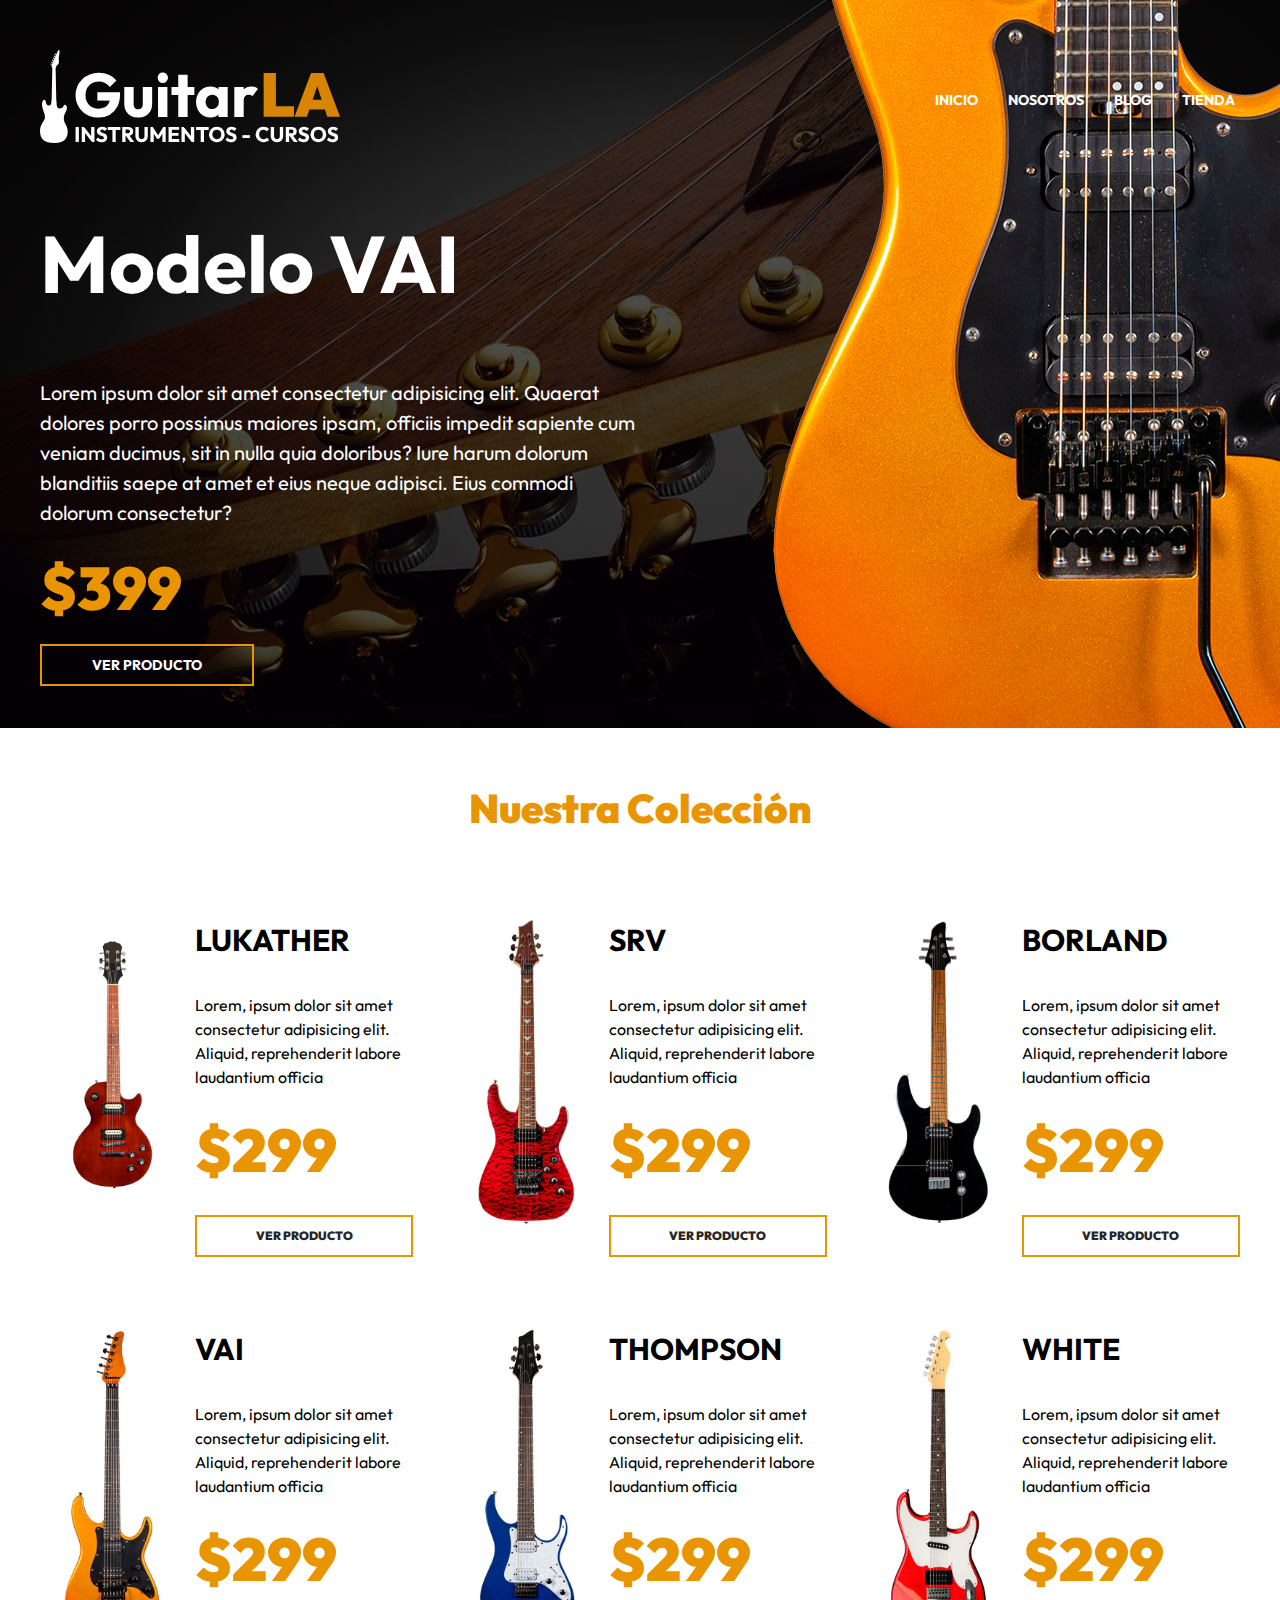
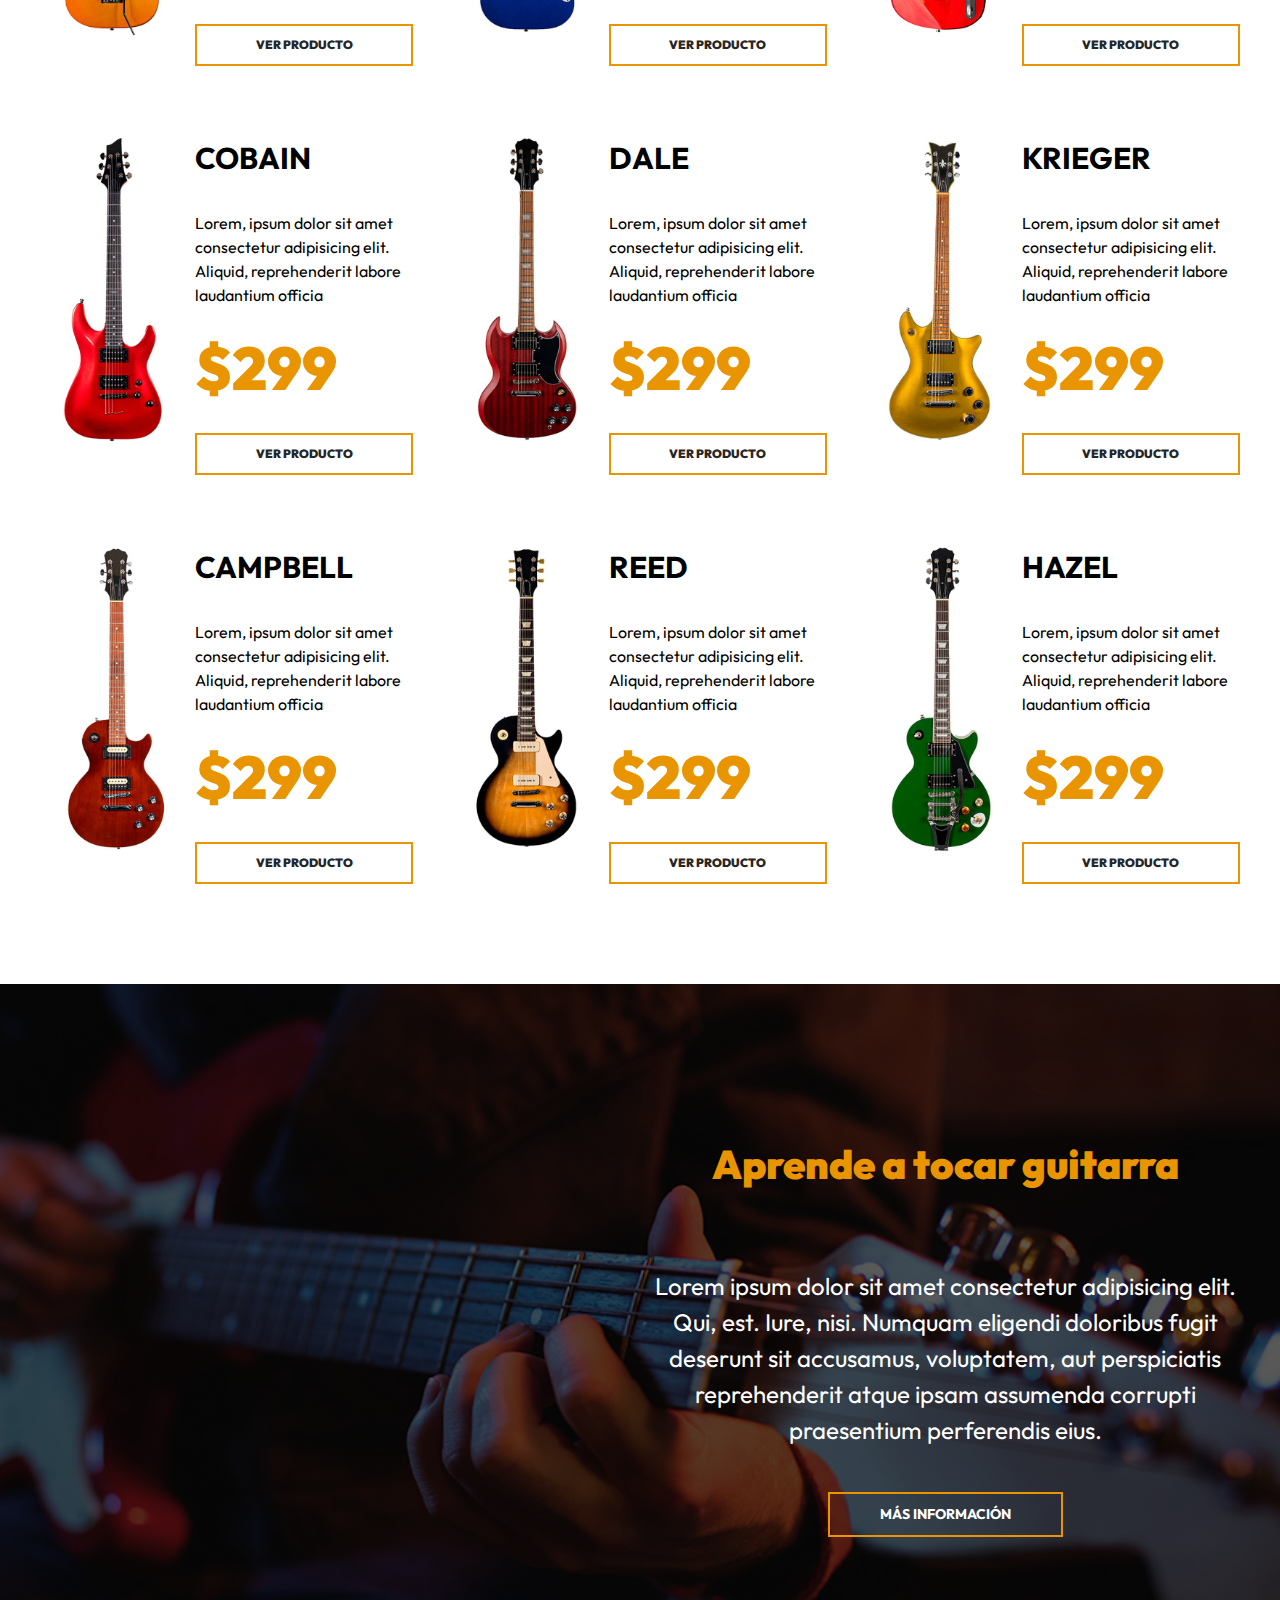
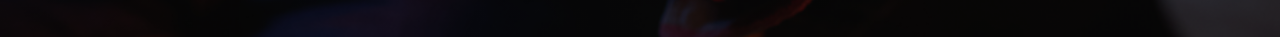
==== index.html @ 6157771e "Header, products and courses ready" ====
<!DOCTYPE html>
<html lang="es">
<head>
    <meta charset="UTF-8">
    <meta http-equiv="X-UA-Compatible" content="IE=edge">
    <meta name="viewport" content="width=device-width, initial-scale=1.0">
    <meta name="theme-color" content="#e99401">
    <title>GuitarLA</title>
    <link rel="stylesheet" href="css/normalize.css">
    <link rel="preconnect" href="https://fonts.googleapis.com">
    <link rel="preconnect" href="https://fonts.gstatic.com" crossorigin>
    <link href="https://fonts.googleapis.com/css2?family=Outfit:wght@400;700;900&display=swap" rel="stylesheet"> 
    <link rel="stylesheet" href="css/app.css">
</head>
<body>

    <!--Header-->
    <header class="header">
        <div class="header__contenedor">
            <div class="header__barra">
                <a href="/">
                    <img class="header__logo" src="img/logo.svg" alt="imagen logo">                
                </a>

                <nav class="navegacion">
                    <a class="navegacion__enlace" href="index.html">Inicio</a>
                    <a class="navegacion__enlace" href="nosotros.html">Nosotros</a>
                    <a class="navegacion__enlace" href="blog.html">Blog</a>
                    <a class="navegacion__enlace" href="tienda.html">Tienda</a>
                </nav>
            </div><!--barra-->

            <div class="modelo">
                <h1 class="modelo__nombre">Modelo VAI</h1>
                <p class="modelo__descripcion">Lorem ipsum dolor sit amet consectetur adipisicing elit. Quaerat dolores porro possimus maiores ipsam, officiis impedit sapiente cum veniam ducimus, sit in nulla quia doloribus? Iure harum dolorum blanditiis saepe at amet et eius neque adipisci. Eius commodi dolorum consectetur?</p>
                <p class="modelo__precio">$399</p>
                <a class="modelo__enlace" href="producto.html">Ver Producto</a>
            </div><!--modelo-->
        </div><!--contenedor-->

        <img class="header__guitarra" src="img/header_guitarra.png" alt="header guitarra">
    </header>

    <!--productos-->
    <main class="productos productos__contenedor">
        <h2 class="productos__heading">Nuestra Colección</h2>

        <div class="productos__grid">
            <div class="producto">
                <img class="producto__imagen" src="img/guitarra_01.jpg" alt="imagen guitarra">

                <div class="producto__contenido">
                    <h3 class="producto__nombre">Lukather</h3>
                    <p class="producto__descripcion">Lorem, ipsum dolor sit amet consectetur adipisicing elit. Aliquid, reprehenderit labore laudantium officia</p>
                    <p class="producto__precio">$299</p>
                    <a href="producto.html" class="producto__enlace">Ver Producto</a>
                </div><!--producto__contenido-->
            </div><!--producto-->

            <div class="producto">
                <img class="producto__imagen" src="img/guitarra_02.jpg" alt="imagen guitarra">

                <div class="producto__contenido">
                    <h3 class="producto__nombre">SRV</h3>
                    <p class="producto__descripcion">Lorem, ipsum dolor sit amet consectetur adipisicing elit. Aliquid, reprehenderit labore laudantium officia</p>
                    <p class="producto__precio">$299</p>
                    <a href="producto.html" class="producto__enlace">Ver Producto</a>
                </div><!--producto__contenido-->
            </div><!--producto-->

            <div class="producto">
                <img class="producto__imagen" src="img/guitarra_03.jpg" alt="imagen guitarra">

                <div class="producto__contenido">
                    <h3 class="producto__nombre">Borland</h3>
                    <p class="producto__descripcion">Lorem, ipsum dolor sit amet consectetur adipisicing elit. Aliquid, reprehenderit labore laudantium officia</p>
                    <p class="producto__precio">$299</p>
                    <a href="producto.html" class="producto__enlace">Ver Producto</a>
                </div><!--producto__contenido-->
            </div><!--producto-->

            <div class="producto">
                <img class="producto__imagen" src="img/guitarra_04.jpg" alt="imagen guitarra">

                <div class="producto__contenido">
                    <h3 class="producto__nombre">VAI</h3>
                    <p class="producto__descripcion">Lorem, ipsum dolor sit amet consectetur adipisicing elit. Aliquid, reprehenderit labore laudantium officia</p>
                    <p class="producto__precio">$299</p>
                    <a href="producto.html" class="producto__enlace">Ver Producto</a>
                </div><!--producto__contenido-->
            </div><!--producto-->

            <div class="producto">
                <img class="producto__imagen" src="img/guitarra_05.jpg" alt="imagen guitarra">

                <div class="producto__contenido">
                    <h3 class="producto__nombre">Thompson</h3>
                    <p class="producto__descripcion">Lorem, ipsum dolor sit amet consectetur adipisicing elit. Aliquid, reprehenderit labore laudantium officia</p>
                    <p class="producto__precio">$299</p>
                    <a href="producto.html" class="producto__enlace">Ver Producto</a>
                </div><!--producto__contenido-->
            </div><!--producto-->

            <div class="producto">
                <img class="producto__imagen" src="img/guitarra_06.jpg" alt="imagen guitarra">

                <div class="producto__contenido">
                    <h3 class="producto__nombre">White</h3>
                    <p class="producto__descripcion">Lorem, ipsum dolor sit amet consectetur adipisicing elit. Aliquid, reprehenderit labore laudantium officia</p>
                    <p class="producto__precio">$299</p>
                    <a href="producto.html" class="producto__enlace">Ver Producto</a>
                </div><!--producto__contenido-->
            </div><!--producto-->

            <div class="producto">
                <img class="producto__imagen" src="img/guitarra_07.jpg" alt="imagen guitarra">

                <div class="producto__contenido">
                    <h3 class="producto__nombre">Cobain</h3>
                    <p class="producto__descripcion">Lorem, ipsum dolor sit amet consectetur adipisicing elit. Aliquid, reprehenderit labore laudantium officia</p>
                    <p class="producto__precio">$299</p>
                    <a href="producto.html" class="producto__enlace">Ver Producto</a>
                </div><!--producto__contenido-->
            </div><!--producto-->

            <div class="producto">
                <img class="producto__imagen" src="img/guitarra_08.jpg" alt="imagen guitarra">

                <div class="producto__contenido">
                    <h3 class="producto__nombre">Dale</h3>
                    <p class="producto__descripcion">Lorem, ipsum dolor sit amet consectetur adipisicing elit. Aliquid, reprehenderit labore laudantium officia</p>
                    <p class="producto__precio">$299</p>
                    <a href="producto.html" class="producto__enlace">Ver Producto</a>
                </div><!--producto__contenido-->
            </div><!--producto-->

            <div class="producto">
                <img class="producto__imagen" src="img/guitarra_09.jpg" alt="imagen guitarra">

                <div class="producto__contenido">
                    <h3 class="producto__nombre">Krieger</h3>
                    <p class="producto__descripcion">Lorem, ipsum dolor sit amet consectetur adipisicing elit. Aliquid, reprehenderit labore laudantium officia</p>
                    <p class="producto__precio">$299</p>
                    <a href="producto.html" class="producto__enlace">Ver Producto</a>
                </div><!--producto__contenido-->
            </div><!--producto-->

            <div class="producto">
                <img class="producto__imagen" src="img/guitarra_10.jpg" alt="imagen guitarra">

                <div class="producto__contenido">
                    <h3 class="producto__nombre">Campbell</h3>
                    <p class="producto__descripcion">Lorem, ipsum dolor sit amet consectetur adipisicing elit. Aliquid, reprehenderit labore laudantium officia</p>
                    <p class="producto__precio">$299</p>
                    <a href="producto.html" class="producto__enlace">Ver Producto</a>
                </div><!--producto__contenido-->
            </div><!--producto-->

            <div class="producto">
                <img class="producto__imagen" src="img/guitarra_11.jpg" alt="imagen guitarra">

                <div class="producto__contenido">
                    <h3 class="producto__nombre">Reed</h3>
                    <p class="producto__descripcion">Lorem, ipsum dolor sit amet consectetur adipisicing elit. Aliquid, reprehenderit labore laudantium officia</p>
                    <p class="producto__precio">$299</p>
                    <a href="producto.html" class="producto__enlace">Ver Producto</a>
                </div><!--producto__contenido-->
            </div><!--producto-->

            <div class="producto">
                <img class="producto__imagen" src="img/guitarra_12.jpg" alt="imagen guitarra">

                <div class="producto__contenido">
                    <h3 class="producto__nombre">Hazel</h3>
                    <p class="producto__descripcion">Lorem, ipsum dolor sit amet consectetur adipisicing elit. Aliquid, reprehenderit labore laudantium officia</p>
                    <p class="producto__precio">$299</p>
                    <a href="producto.html" class="producto__enlace">Ver Producto</a>
                </div><!--producto__contenido-->
            </div><!--producto-->
        </div><!--grid-->
    </main>

    <!--banner-->
    <section class="banner">
        <div class="banner__contenedor banner__grid">
            <div class="banner__contenido">
                <h2 class="banner__heading">Aprende a tocar guitarra</h2>
                <p class="banner__descripcion">Lorem ipsum dolor sit amet consectetur adipisicing elit. Qui, est. Iure, nisi. Numquam eligendi doloribus fugit deserunt sit accusamus, voluptatem, aut perspiciatis reprehenderit atque ipsam assumenda corrupti praesentium perferendis eius.</p>
                <a class="banner__enlace" href="#">Más Información</a>
            </div><!--contenido-->
        </div><!--grid-->
    </section>
</body>
</html>
---- css/app.css ----
:root {
    --primary: #e99401;
    --negro: #262626;
    --blanco: #FFF;
    --fuente-principal: 'Outfit', sans-serif;
}
html {
    font-size: 62.5%;
    box-sizing: border-box;
}
*, *:before, *:after {
    box-sizing: inherit;
}
body {
    font-size: 2rem;
    font-family: var(--fuente-principal);
    line-height: 1.5;
}
img {
    max-width: 100%;
}

[class*="contenedor"] {
    max-width: 120rem;
    margin: 0 auto;
    width: 95%;
}
[class*="heading"] {
    font-size: 4rem;
    text-align: center;
    font-size: 4rem;
    font-weight: 900;
    color: var(--primary);
    margin: 5rem 0;
}

.header {
    background-image: linear-gradient(to right, rgb(0 0 0 / .7), rgb(0 0 0 / .7)), url(../img/header.jpg);
    background-size: cover;
    background-position: 50%;
    padding: 5rem 0;
    position: relative;
}

.header__guitarra {
    display: none;
}
@media (min-width: 992px) { 
    .header__guitarra {
        display: block;
        position: absolute;
        right: 0;
        bottom: 0;

        /* animation-name: mostrarImagen;
        animation-duration: 1s;
        animation-delay: 0s;
        animation-timing-function: ease-in-out;
        animation-iteration-count: 1; */

        animation: 1s ease-in-out 0s 1 mostrarImagen;
    }
}

@keyframes mostrarImagen {
    0% {
        opacity: 0;
        transform: translateX(-10rem);
    }
    50% {
        opacity: 0;
    }
    100% {
        opacity: 1;
        transform: translateX(0rem);
    }
}

.header__barra {
    display: flex;
    flex-direction: column;
    align-items: center;
}
@media (min-width: 768px) { 
    .header__barra {
        flex-direction: row;
        justify-content: space-between;
    }
}

.header__logo {
    width: 30rem;
}

.navegacion {
    display: flex;
    gap: 2rem;
    margin-top: 5rem;
    position: relative;
    z-index: 1;
}
@media (min-width: 768px) { 
    .navegacion {
        margin-top: 0;
    }
}
.navegacion__enlace {
    color: var(--blanco);
    text-decoration: none;
    text-transform: uppercase;
    padding: .5rem;
    font-size: 1.4rem;
    font-weight: 700;
    transition-property: background-color;
    transition-duration: .3s;
}
.navegacion__enlace:hover {
    background-color: var(--primary);
}

.modelo {
    color: var(--blanco);
    margin-top: 5rem;
    text-align: center;
}
@media (min-width: 800px) { 
    .modelo {
        text-align: left;
        width: 50%;
    }
}
.modelo__nombre {
    font-size: 8rem;
}
.modelo__precio {
    font-size: 6rem;
    color: var(--primary);
    font-weight: 900;
    line-height: 0;
}
.modelo__enlace {
    margin-top: 2rem;
    text-decoration: none;
    padding: 1rem 5rem;
    border: 2px solid var(--primary);
    color: var(--blanco);
    text-transform: uppercase;
    font-weight: 700;
    font-size: 1.4rem;
    transition-property: background-color;
    transition-duration: .3s;
}
.modelo__enlace:hover {
    background-color: var(--primary);
}

/*PRODUCTOS*/
.productos__grid{
    display: grid;
    gap: 4rem;
}
@media ( min-width: 768px ) { 
    .productos__grid{
        grid-template-columns: repeat(2,1fr);
    }
}
@media ( min-width: 992px ) { 
    .productos__grid{
        grid-template-columns: repeat(3,1fr);
    }
}
.producto{
    display: grid;
    grid-template-columns: 2fr 3fr;
    column-gap: 1rem;
    align-items: center;
}
.producto__nombre{
    font-size: 3rem;
    text-transform: uppercase;
}
.producto__descripcion{
    font-size: 1.6rem;
}
.producto__precio{
    color: var(--primary);
    font-size: 6rem;
    font-weight: 900;
    margin: 0;
}
.producto__enlace{
    margin-top: 2rem;
    display: block;
    text-decoration: none;
    color: var(--negro);
    padding: 1rem 5rem;
    border: 2px solid var(--primary);
    text-align: center;
    font-size: 1.2rem;
    font-weight: 900;
    text-transform: uppercase;
    transition-property: background-color;
    transition-duration: .3s;
}
.producto__enlace:hover{
    background-color: var(--primary);
    color: var(--blanco);
}

/*BANNER*/
.banner{
    background-image: linear-gradient(to right, rgb(0 0 0 /.65), rgb(0 0 0 / .65)), url(../img/cursos_bg.jpg);
    padding: 10rem 0;
    margin-top: 10rem;
    background-size: cover;
    background-position: 50%;
}
@media ( min-width: 800px ) { 
    .banner__grid{
        display: grid;
        grid-template-columns: repeat(2,1fr);
        column-gap: 2rem;
    }   
}
.banner__contenido{
    display: flex;
    flex-direction: column;
    align-items: center;
}
@media ( min-width: 800px ) { 
    .banner__contenido{
        grid-column: 2 / 3;
    }
}
.banner__descripcion{
    color: var(--blanco);
    text-align: center;
    font-size: 2.4rem;
}
.banner__enlace{
    color: var(--blanco);
    margin-top: 2rem;
    display: inline-block;
    text-decoration: none;
    border: 2px solid var(--primary);
    padding: 1rem 5rem;
    text-transform: uppercase;
    font-size: 1.4rem;
    font-weight: 700;
    transition-property:  background-color;
    transition-duration: .3s;
}
.banner__enlace:hover{
    background-color: var(--primary);
    color: var(--blanco);
}
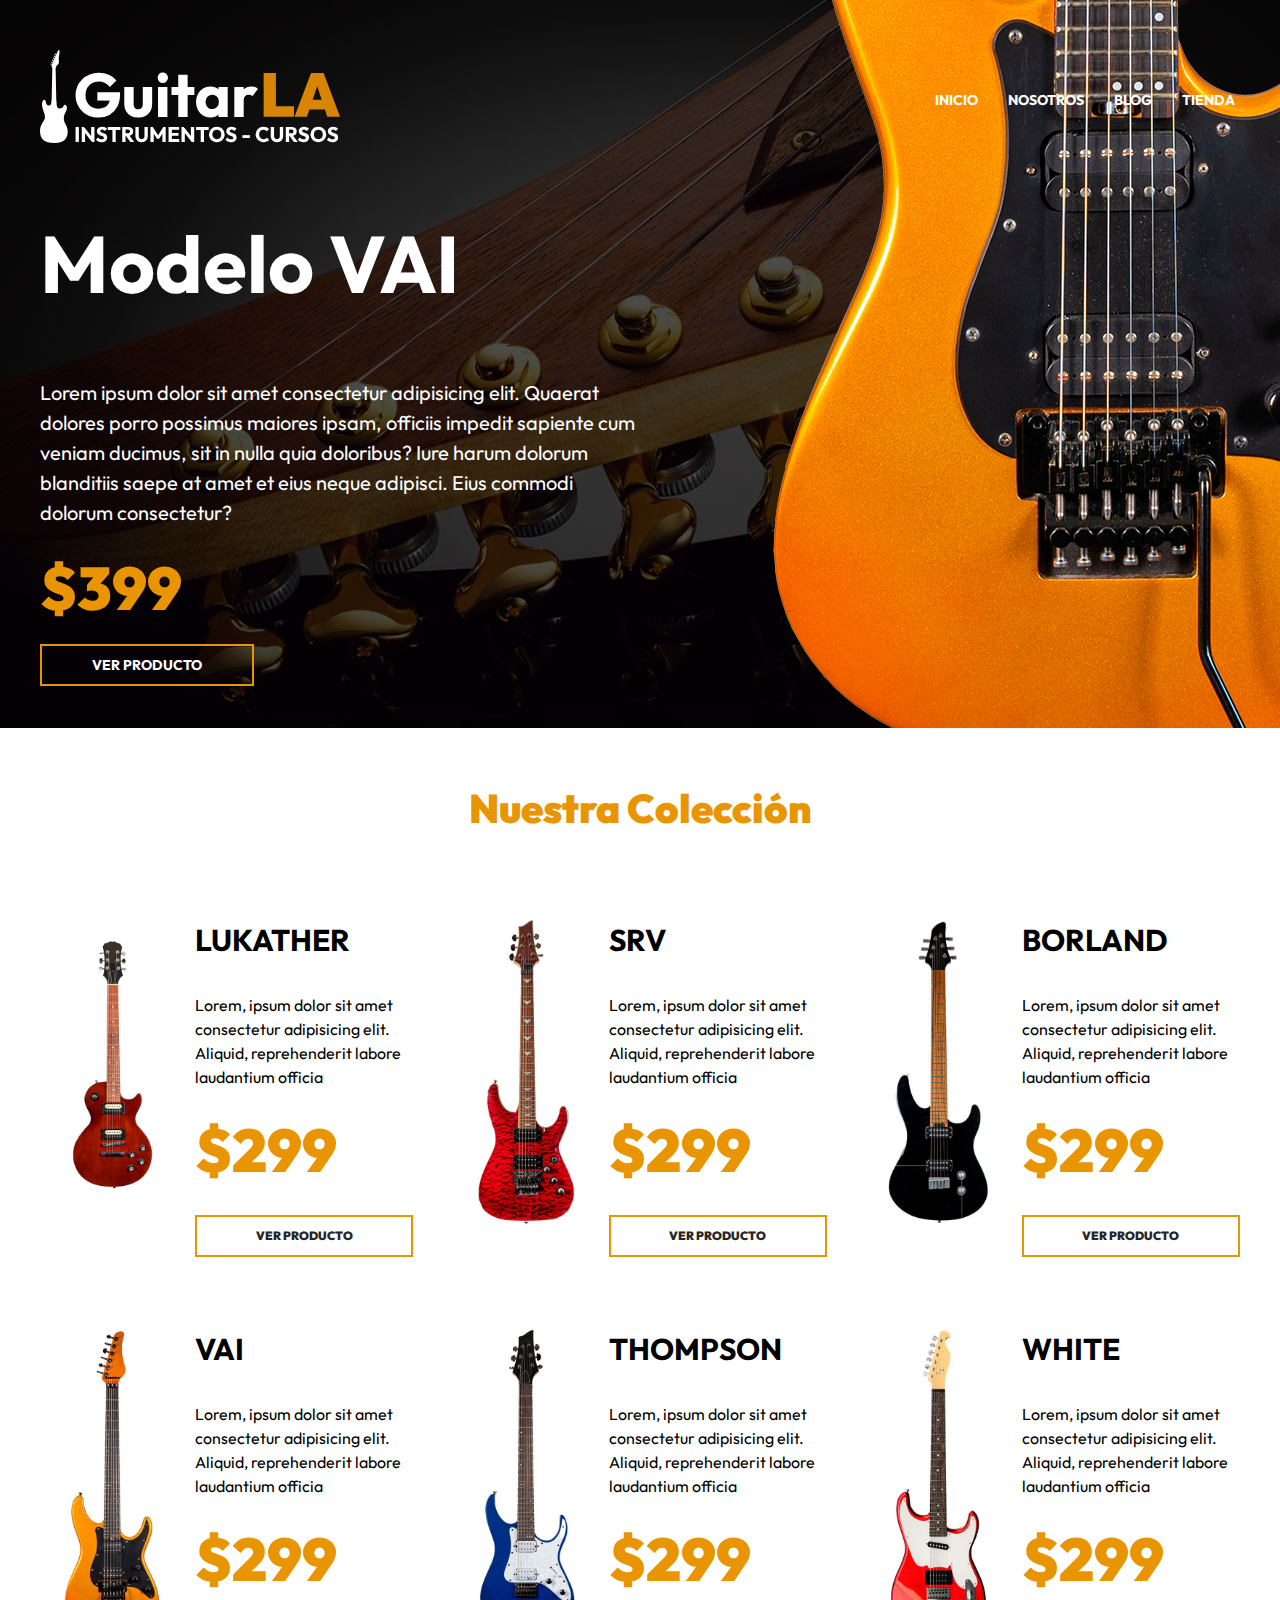
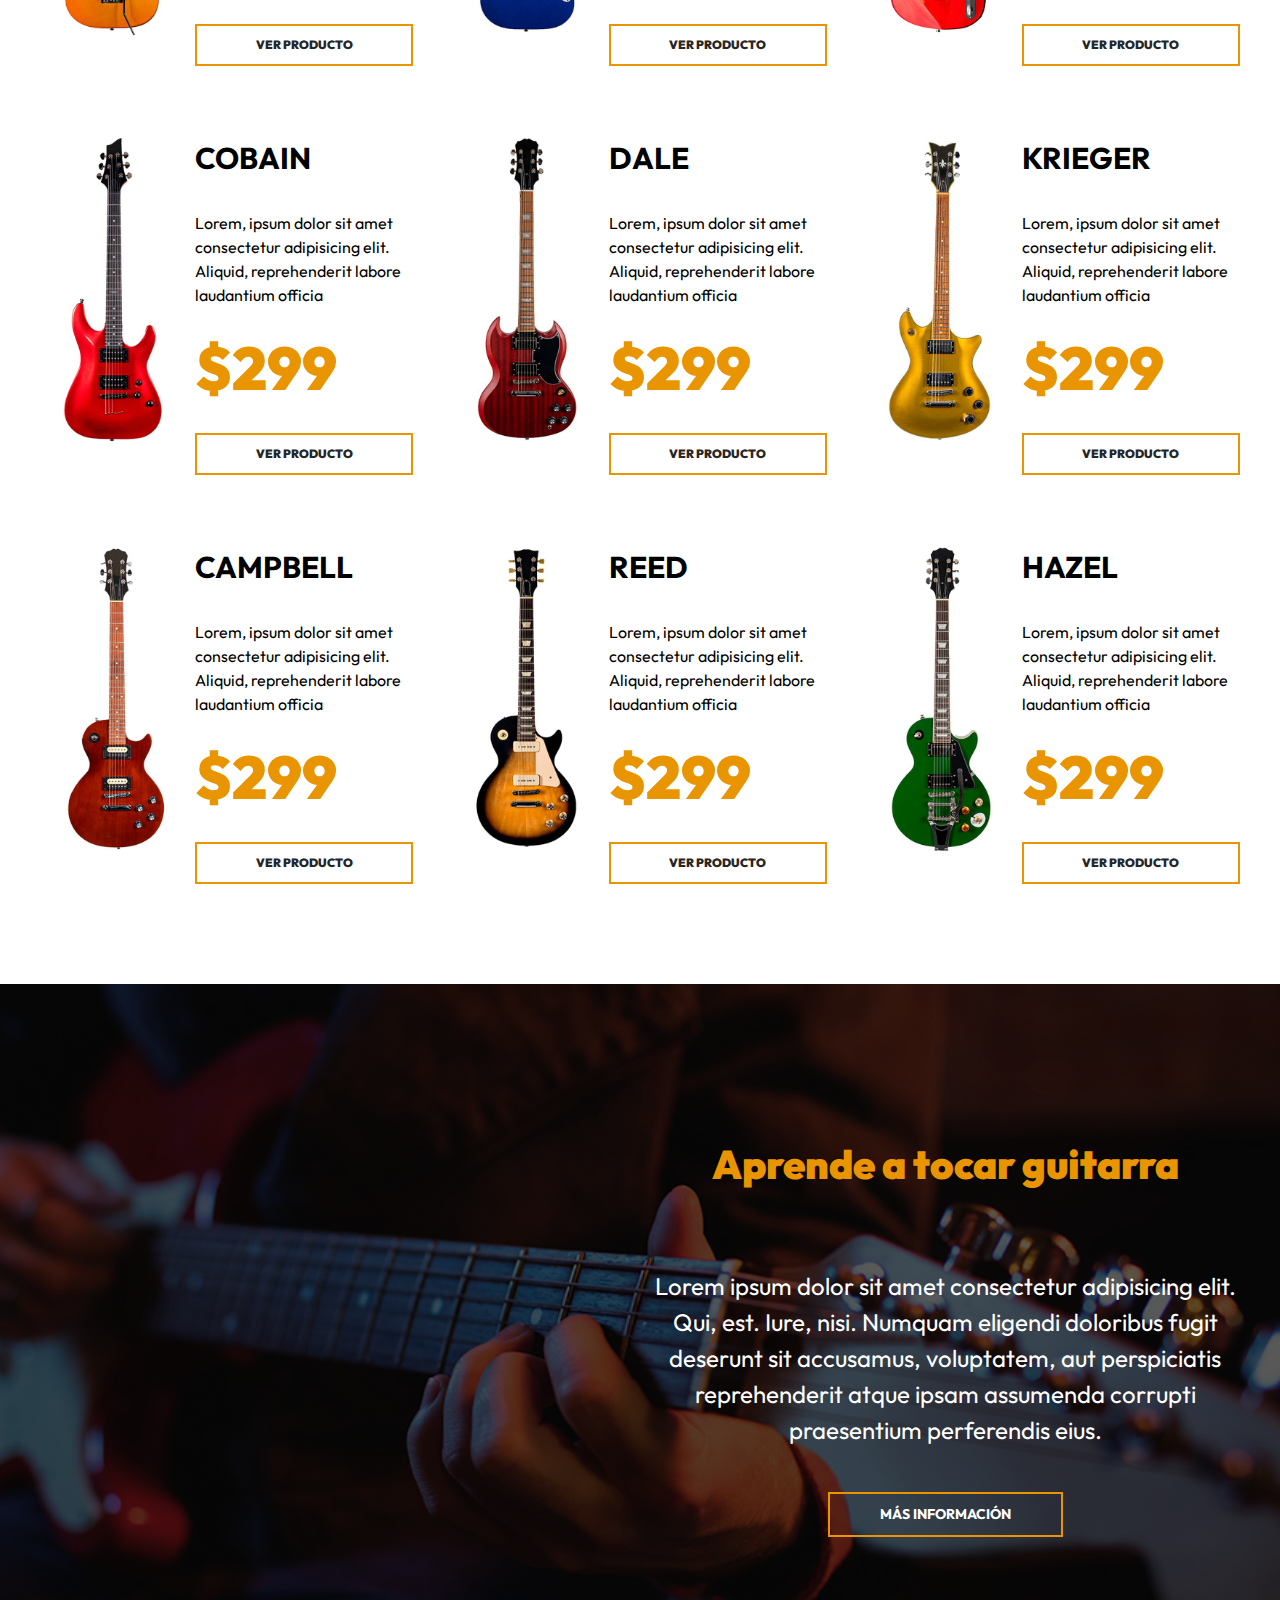
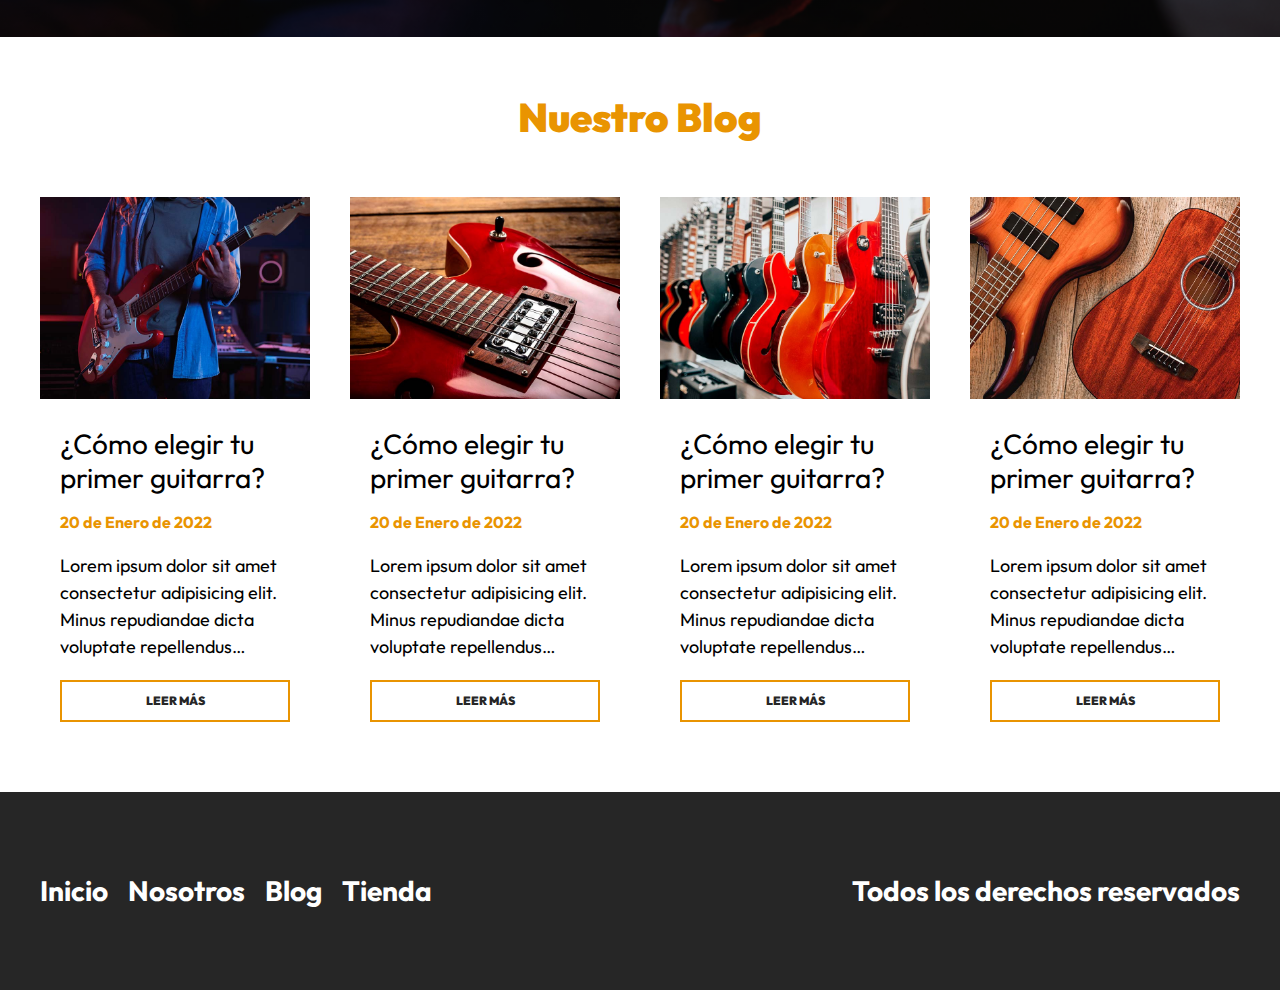
==== commit 61765dde: "blog and footer finished" ====
--- a/index.html
+++ b/index.html
@@ -190,5 +190,67 @@
             </div><!--contenido-->
         </div><!--grid-->
     </section>
+
+    <!--blog-->
+    <section class="blog">
+        <h2 class="blog__heading">Nuestro Blog</h2>
+        <div class="blog__contenedor blog__grid">
+            <article class="entrada">
+                <img class="entrada__imagen" src="img/blog_1.jpg" alt="blog imagen">
+
+                <div class="entrada__contenido">
+                    <h2 class="entrada__titulo">¿Cómo elegir tu primer guitarra?</h2>
+                    <p class="entrada__fecha">20 de Enero de 2022</p>
+                    <p class="entrada__texto">Lorem ipsum dolor sit amet consectetur adipisicing elit. Minus repudiandae dicta voluptate repellendus temporibus similique doloremque provident soluta maiores! Suscipit esse facere adipisci fugiat eos ut modi reprehenderit quas unde.</p>
+                    <a class="entrada__enlace" href="entrada.html">Leer Más</a>
+                </div><!--entrada contenido-->
+            </article>
+
+            <article class="entrada">
+                <img class="entrada__imagen" src="img/blog_2.jpg" alt="blog imagen">
+
+                <div class="entrada__contenido">
+                    <h2 class="entrada__titulo">¿Cómo elegir tu primer guitarra?</h2>
+                    <p class="entrada__fecha">20 de Enero de 2022</p>
+                    <p class="entrada__texto">Lorem ipsum dolor sit amet consectetur adipisicing elit. Minus repudiandae dicta voluptate repellendus temporibus similique doloremque provident soluta maiores! Suscipit esse facere adipisci fugiat eos ut modi reprehenderit quas unde.</p>
+                    <a class="entrada__enlace" href="entrada.html">Leer Más</a>
+                </div><!--entrada contenido-->
+            </article>
+
+            <article class="entrada">
+                <img class="entrada__imagen" src="img/blog_3.jpg" alt="blog imagen">
+
+                <div class="entrada__contenido">
+                    <h2 class="entrada__titulo">¿Cómo elegir tu primer guitarra?</h2>
+                    <p class="entrada__fecha">20 de Enero de 2022</p>
+                    <p class="entrada__texto">Lorem ipsum dolor sit amet consectetur adipisicing elit. Minus repudiandae dicta voluptate repellendus temporibus similique doloremque provident soluta maiores! Suscipit esse facere adipisci fugiat eos ut modi reprehenderit quas unde.</p>
+                    <a class="entrada__enlace" href="entrada.html">Leer Más</a>
+                </div><!--entrada contenido-->
+            </article>
+
+            <article class="entrada">
+                <img class="entrada__imagen" src="img/blog_4.jpg" alt="blog imagen">
+
+                <div class="entrada__contenido">
+                    <h2 class="entrada__titulo">¿Cómo elegir tu primer guitarra?</h2>
+                    <p class="entrada__fecha">20 de Enero de 2022</p>
+                    <p class="entrada__texto">Lorem ipsum dolor sit amet consectetur adipisicing elit. Minus repudiandae dicta voluptate repellendus temporibus similique doloremque provident soluta maiores! Suscipit esse facere adipisci fugiat eos ut modi reprehenderit quas unde.</p>
+                    <a class="entrada__enlace" href="entrada.html">Leer Más</a>
+                </div><!--entrada contenido-->
+            </article>
+        </div><!--contenedor-->
+    </section>
+
+    <footer class="footer">
+        <div class="footer__contenedor footer__grid">
+            <nav class="footer__nav">
+                <a class="footer__enlace" href="index.html">Inicio</a>
+                <a class="footer__enlace" href="nosotros.html">Nosotros</a>
+                <a class="footer__enlace" href="blog.html">Blog</a>
+                <a class="footer__enlace" href="tienda.html">Tienda</a>
+            </nav>
+            <p class="footer__copy">Todos los derechos reservados</p>
+        </div><!--contenedor-->
+    </footer>
 </body>
 </html>--- a/css/app.css
+++ b/css/app.css
@@ -253,4 +253,98 @@
 .banner__enlace:hover{
     background-color: var(--primary);
     color: var(--blanco);
+}
+
+/*BLOG*/
+.blog__grid{
+    display: grid;
+    gap: 4rem;
+}
+@media ( min-width: 768px ) { 
+    .blog__grid{
+        grid-template-columns: repeat(2,1fr);
+    }
+}
+@media ( min-width: 992px ) { 
+    .blog__grid{
+        grid-template-columns: repeat(4,1fr);
+    }
+}
+.entrada__contenido{
+    padding: 2rem;
+}
+.entrada__titulo{
+    font-weight: 400;
+    font-size: 2.8rem;
+    margin: 0;
+    line-height: 1.2;
+}
+.entrada__fecha{
+    font-size: 1.6rem;
+    color: var(--primary);
+    font-weight: 700;
+}
+.entrada__enlace{
+    margin-top: 2rem;
+    display: block;
+    text-decoration: none;
+    color: var(--negro);
+    padding: 1rem 5rem;
+    border: 2px solid var(--primary);
+    text-align: center;
+    font-size: 1.2rem;
+    font-weight: 900;
+    text-transform: uppercase;
+    transition-property: background-color;
+    transition-duration: .3s;
+}
+.entrada__enlace:hover{
+    background-color: var(--primary);
+    color: var(--blanco);
+}
+.entrada__texto{
+    display: -webkit-box;
+    -webkit-box-orient: vertical;
+    -webkit-line-clamp: 4; /*cortar 4 lineas*/
+    overflow: hidden; /*ocultar las demás lineas*/
+    font-size: 1.8rem;
+}
+
+/*footer*/
+.footer{
+    margin-top: 5rem;
+    background-color: var(--negro);
+    padding: 5rem 0;
+}
+@media ( min-width: 800px ) { 
+    .footer__grid{
+        display: flex;
+        justify-content: space-between;
+    }
+}
+.footer__nav{
+    display: flex;
+    flex-direction: column;
+    align-items: center;
+}
+@media ( min-width: 800px ) { 
+    .footer__nav{
+        flex-direction: row;
+        gap: 2rem;
+    }
+}
+.footer__enlace{
+    font-size: 2.8rem;    
+    color: var(--blanco);
+    font-weight: 700;
+    text-decoration: none;
+}
+.footer__enlace:hover{
+    color: var(--primary);
+}
+.footer__copy{
+    font-size: 2.8rem;
+    color: var(--blanco);
+    font-weight: 700;
+    text-align: center;
 }